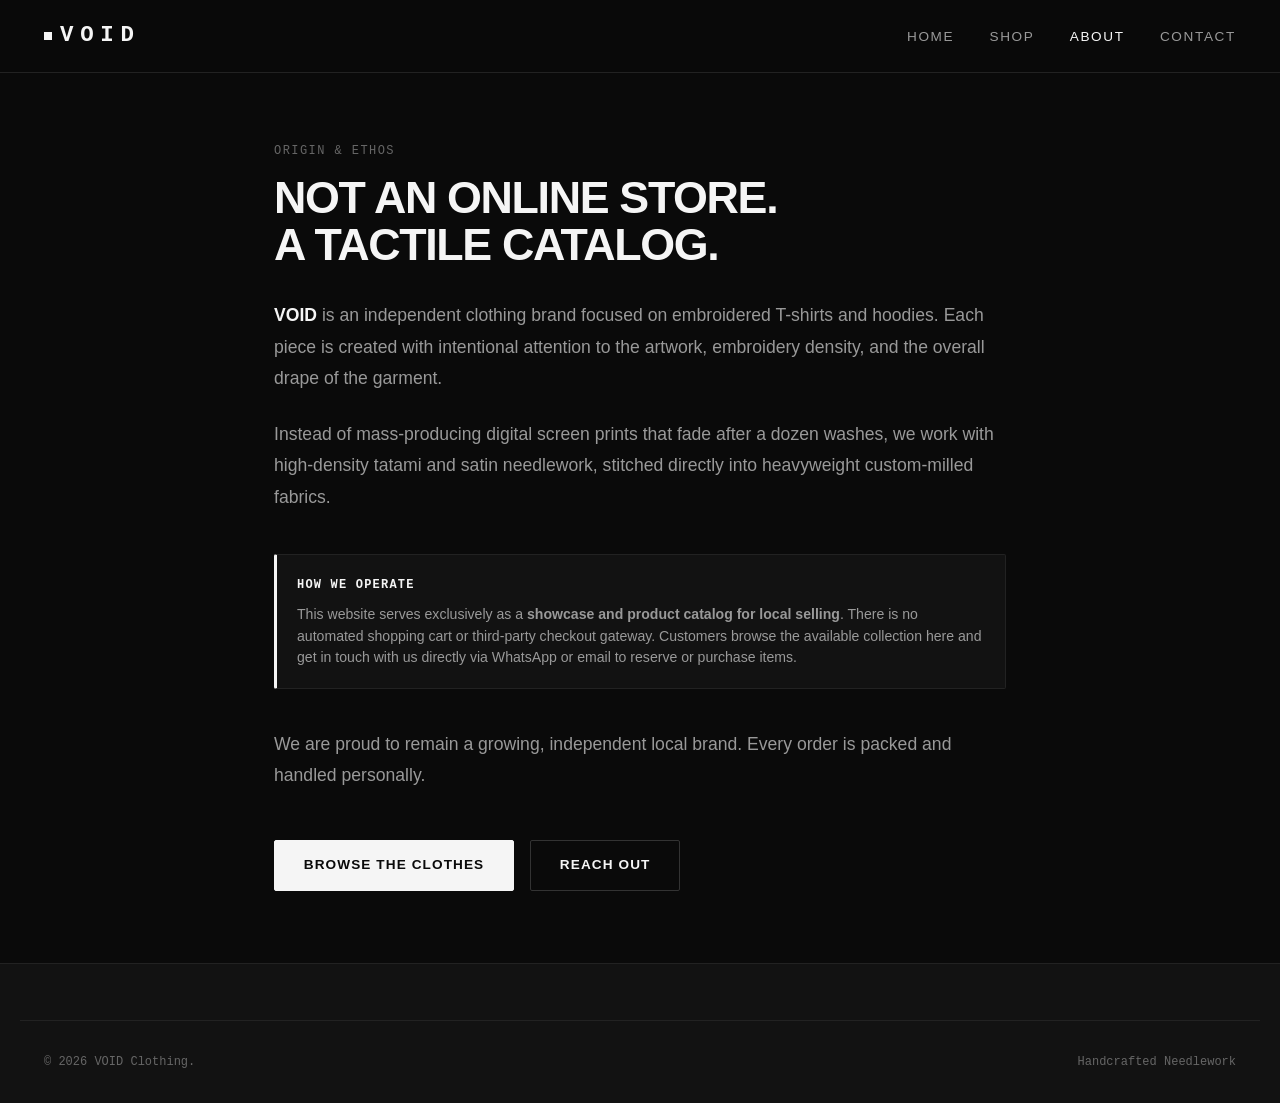
==== about.html @ 559bac2e "Initial commit" ====
<!DOCTYPE html>
<html lang="en">
<head>
  <meta charset="UTF-8">
  <meta name="viewport" content="width=device-width, initial-scale=1.0">
  <title>About — VOID</title>
  <meta name="description" content="The story behind VOID — an independent brand specializing in embroidered heavyweight T-shirts and hoodies.">
  <link rel="stylesheet" href="css/style.css">
</head>
<body>

  <header class="site-header">
    <div class="container nav-wrapper">
      <a href="index.html" class="brand-logo">VOID</a>
      <button class="nav-toggle" aria-label="Toggle navigation menu" aria-expanded="false">
        <span></span>
        <span></span>
      </button>
      <nav>
        <ul class="nav-links">
          <li><a href="index.html" class="nav-link">Home</a></li>
          <li><a href="shop.html" class="nav-link">Shop</a></li>
          <li><a href="about.html" class="nav-link active">About</a></li>
          <li><a href="contact.html" class="nav-link">Contact</a></li>
        </ul>
      </nav>
    </div>
  </header>

  <main>
    <section class="section" style="padding-top: 4rem;">
      <div class="container" style="max-width: 780px;">
        <span class="mono-tag">Origin & Ethos</span>
        <h1 class="hero-headline" style="font-size: 2.8rem; margin: 0.8rem 0 2rem;">Not an online store.<br>A tactile catalog.</h1>

        <div style="font-size: 1.1rem; line-height: 1.8; color: var(--text-secondary); display: flex; flex-direction: column; gap: 1.5rem;">
          <p>
            <strong style="color: var(--text-primary);">VOID</strong> is an independent clothing brand focused on embroidered T-shirts and hoodies. Each piece is created with intentional attention to the artwork, embroidery density, and the overall drape of the garment.
          </p>

          <p>
            Instead of mass-producing digital screen prints that fade after a dozen washes, we work with high-density tatami and satin needlework, stitched directly into heavyweight custom-milled fabrics.
          </p>

          <div class="meta-box" style="margin: 1rem 0; border-left: 3px solid var(--text-primary);">
            <h4 style="color: var(--text-primary); margin-bottom: 0.5rem;">How We Operate</h4>
            <p>
              This website serves exclusively as a <strong>showcase and product catalog for local selling</strong>. There is no automated shopping cart or third-party checkout gateway. Customers browse the available collection here and get in touch with us directly via WhatsApp or email to reserve or purchase items.
            </p>
          </div>

          <p>
            We are proud to remain a growing, independent local brand. Every order is packed and handled personally.
          </p>
        </div>

        <div style="margin-top: 3rem; display: flex; gap: 1rem;">
          <a href="shop.html" class="btn btn-primary">Browse The Clothes</a>
          <a href="contact.html" class="btn btn-outline">Reach Out</a>
        </div>
      </div>
    </section>
  </main>

  <footer class="site-footer">
    <div class="container footer-bottom">
      <div>© <span id="current-year"></span> VOID Clothing.</div>
      <div>Handcrafted Needlework</div>
    </div>
  </footer>

  <script src="js/products.js"></script>
  <script src="js/main.js"></script>
</body>
</html>
---- css/style.css ----
/* ==========================================================================
   VOID — Brand Design Tokens & Stylesheet
   ========================================================================== */

:root {
  --bg-primary: #0a0a0a;
  --bg-surface: #121212;
  --bg-elevated: #1a1a1a;
  --bg-highlight: #242424;

  --text-primary: #f5f5f5;
  --text-secondary: #999999;
  --text-muted: #666666;

  --border-subtle: #222222;
  --border-medium: #333333;
  --border-focus: #777777;

  --accent-whatsapp: #25d366;
  --accent-whatsapp-hover: #22bf5b;

  --font-sans: -apple-system, BlinkMacSystemFont, "Segoe UI", Roboto, "Helvetica Neue", Arial, sans-serif;
  --font-mono: "SF Mono", Monaco, "Cascadia Code", "Roboto Mono", Consolas, monospace;

  --radius-sm: 2px;
  --radius-md: 4px;

  --container-max: 1240px;
  --container-pad: 1.5rem;
  --transition: all 0.2s cubic-bezier(0.16, 1, 0.3, 1);
}

/* Reset & Base */
*, *::before, *::after {
  box-sizing: border-box;
  margin: 0;
  padding: 0;
}

html {
  font-size: 16px;
  scroll-behavior: smooth;
  background-color: var(--bg-primary);
  color: var(--text-primary);
}

body {
  font-family: var(--font-sans);
  line-height: 1.5;
  -webkit-font-smoothing: antialiased;
  min-height: 100vh;
  display: flex;
  flex-direction: column;
}

main {
  flex: 1;
}

img {
  display: block;
  max-width: 100%;
  height: auto;
}

a {
  color: inherit;
  text-decoration: none;
  transition: var(--transition);
}

button {
  font-family: inherit;
  cursor: pointer;
  border: none;
  background: none;
}

/* Layout Utilities */
.container {
  width: 100%;
  max-width: var(--container-max);
  margin-left: auto;
  margin-right: auto;
  padding-left: var(--container-pad);
  padding-right: var(--container-pad);
}

.mono-tag {
  font-family: var(--font-mono);
  font-size: 0.75rem;
  letter-spacing: 0.12em;
  text-transform: uppercase;
  color: var(--text-muted);
}

/* ==========================================================================
   Header & Navigation
   ========================================================================== */
.site-header {
  position: sticky;
  top: 0;
  z-index: 100;
  background-color: rgba(10, 10, 10, 0.92);
  backdrop-filter: blur(12px);
  -webkit-backdrop-filter: blur(12px);
  border-bottom: 1px solid var(--border-subtle);
}

.nav-wrapper {
  display: flex;
  align-items: center;
  justify-content: space-between;
  height: 72px;
}

.brand-logo {
  font-family: var(--font-mono);
  font-size: 1.4rem;
  font-weight: 800;
  letter-spacing: 0.3em;
  color: var(--text-primary);
  text-transform: uppercase;
  display: inline-flex;
  align-items: center;
  gap: 0.5rem;
}

.brand-logo::before {
  content: "";
  display: inline-block;
  width: 8px;
  height: 8px;
  background-color: var(--text-primary);
}

.nav-links {
  display: flex;
  list-style: none;
  gap: 2.2rem;
}

.nav-link {
  font-size: 0.85rem;
  letter-spacing: 0.12em;
  text-transform: uppercase;
  color: var(--text-secondary);
  font-weight: 500;
}

.nav-link:hover,
.nav-link.active {
  color: var(--text-primary);
}

.nav-toggle {
  display: none;
  flex-direction: column;
  justify-content: center;
  gap: 5px;
  width: 32px;
  height: 32px;
  padding: 4px;
}

.nav-toggle span {
  display: block;
  height: 2px;
  width: 100%;
  background-color: var(--text-primary);
  transition: var(--transition);
}

/* ==========================================================================
   Hero Section
   ========================================================================== */
.hero {
  padding: 6rem 0 5rem;
  border-bottom: 1px solid var(--border-subtle);
  background: radial-gradient(circle at 50% 20%, #161616 0%, var(--bg-primary) 70%);
}

.hero-content {
  max-width: 780px;
}

.hero-headline {
  font-size: clamp(2.4rem, 6vw, 4.2rem);
  font-weight: 800;
  line-height: 1.05;
  letter-spacing: -0.03em;
  text-transform: uppercase;
  margin: 1.2rem 0 1.5rem;
  color: var(--text-primary);
}

.hero-description {
  font-size: 1.15rem;
  color: var(--text-secondary);
  line-height: 1.6;
  max-width: 620px;
  margin-bottom: 2.5rem;
}

.hero-actions {
  display: flex;
  flex-wrap: wrap;
  gap: 1rem;
}

/* Buttons */
.btn {
  display: inline-flex;
  align-items: center;
  justify-content: center;
  gap: 0.6rem;
  padding: 0.9rem 1.8rem;
  font-size: 0.85rem;
  font-weight: 600;
  letter-spacing: 0.08em;
  text-transform: uppercase;
  border-radius: var(--radius-sm);
  transition: var(--transition);
}

.btn-primary {
  background-color: var(--text-primary);
  color: var(--bg-primary);
  border: 1px solid var(--text-primary);
}

.btn-primary:hover {
  background-color: #dcdcdc;
  border-color: #dcdcdc;
}

.btn-outline {
  background-color: transparent;
  color: var(--text-primary);
  border: 1px solid var(--border-medium);
}

.btn-outline:hover {
  border-color: var(--text-primary);
}

.btn-whatsapp {
  background-color: var(--accent-whatsapp);
  color: #05240f;
  font-weight: 700;
  border: 1px solid var(--accent-whatsapp);
}

.btn-whatsapp:hover {
  background-color: var(--accent-whatsapp-hover);
}

/* ==========================================================================
   Notice / Statement Strip
   ========================================================================== */
.local-notice-strip {
  padding: 1.25rem 0;
  border-bottom: 1px solid var(--border-subtle);
  background-color: var(--bg-surface);
  font-family: var(--font-mono);
  font-size: 0.8rem;
  color: var(--text-secondary);
  display: flex;
  align-items: center;
  gap: 1rem;
}

.indicator-dot {
  width: 6px;
  height: 6px;
  border-radius: 50%;
  background-color: var(--accent-whatsapp);
  display: inline-block;
  box-shadow: 0 0 8px var(--accent-whatsapp);
}

/* ==========================================================================
   Section Headers
   ========================================================================== */
.section {
  padding: 4.5rem 0;
}

.section-header {
  display: flex;
  align-items: flex-end;
  justify-content: space-between;
  margin-bottom: 2.5rem;
  border-bottom: 1px solid var(--border-subtle);
  padding-bottom: 1rem;
}

.section-title {
  font-size: 1.5rem;
  font-weight: 700;
  letter-spacing: -0.01em;
  text-transform: uppercase;
}

.view-all-link {
  font-family: var(--font-mono);
  font-size: 0.8rem;
  color: var(--text-secondary);
  text-transform: uppercase;
  letter-spacing: 0.1em;
}

.view-all-link:hover {
  color: var(--text-primary);
}

/* Category Filters */
.filter-tabs {
  display: flex;
  gap: 0.5rem;
  margin-bottom: 2.5rem;
  flex-wrap: wrap;
}

.filter-btn {
  padding: 0.5rem 1.2rem;
  font-family: var(--font-mono);
  font-size: 0.78rem;
  text-transform: uppercase;
  letter-spacing: 0.08em;
  color: var(--text-secondary);
  border: 1px solid var(--border-subtle);
  background-color: var(--bg-surface);
  border-radius: var(--radius-sm);
  transition: var(--transition);
}

.filter-btn:hover {
  color: var(--text-primary);
  border-color: var(--border-medium);
}

.filter-btn.active {
  background-color: var(--text-primary);
  color: var(--bg-primary);
  border-color: var(--text-primary);
  font-weight: 600;
}

/* ==========================================================================
   Product Grid & Cards
   ========================================================================== */
.product-grid {
  display: grid;
  grid-template-columns: repeat(4, 1fr);
  gap: 1.5rem;
}

.product-card {
  background-color: var(--bg-surface);
  border: 1px solid var(--border-subtle);
  border-radius: var(--radius-sm);
  overflow: hidden;
  display: flex;
  flex-direction: column;
  transition: var(--transition);
}

.product-card:hover {
  border-color: var(--border-focus);
  transform: translateY(-2px);
}

.product-card-media {
  position: relative;
  aspect-ratio: 4 / 5;
  background-color: var(--bg-elevated);
  overflow: hidden;
}

.product-card-media img {
  width: 100%;
  height: 100%;
  object-fit: cover;
  transition: transform 0.4s ease;
}

.product-card:hover .product-card-media img {
  transform: scale(1.03);
}

.card-category-tag {
  position: absolute;
  top: 10px;
  left: 10px;
  background-color: rgba(10, 10, 10, 0.85);
  padding: 3px 8px;
  font-family: var(--font-mono);
  font-size: 0.68rem;
  letter-spacing: 0.08em;
  text-transform: uppercase;
  color: var(--text-secondary);
  border: 1px solid var(--border-subtle);
}

.product-card-info {
  padding: 1rem 1.1rem 1.2rem;
  display: flex;
  flex-direction: column;
  flex-grow: 1;
}

.product-card-title {
  font-size: 0.95rem;
  font-weight: 600;
  margin-bottom: 0.35rem;
  color: var(--text-primary);
}

.product-card-tagline {
  font-size: 0.78rem;
  color: var(--text-muted);
  margin-bottom: 0.75rem;
  flex-grow: 1;
}

.product-card-footer {
  display: flex;
  align-items: center;
  justify-content: space-between;
  padding-top: 0.6rem;
  border-top: 1px solid var(--border-subtle);
}

.product-card-price {
  font-family: var(--font-mono);
  font-size: 0.95rem;
  font-weight: 600;
  color: var(--text-primary);
}

.card-arrow {
  font-size: 0.8rem;
  color: var(--text-muted);
  transition: var(--transition);
}

.product-card:hover .card-arrow {
  color: var(--text-primary);
  transform: translateX(3px);
}

/* ==========================================================================
   Product Detail Page
   ========================================================================== */
.product-detail-layout {
  display: grid;
  grid-template-columns: 1.1fr 0.9fr;
  gap: 3.5rem;
  padding: 3rem 0 5rem;
}

.gallery-container {
  display: flex;
  flex-direction: column;
  gap: 1rem;
}

.main-image-frame {
  aspect-ratio: 4 / 5;
  background-color: var(--bg-surface);
  border: 1px solid var(--border-subtle);
  overflow: hidden;
  border-radius: var(--radius-sm);
}

.main-image-frame img {
  width: 100%;
  height: 100%;
  object-fit: cover;
}

.thumbnail-row {
  display: flex;
  gap: 0.75rem;
  overflow-x: auto;
}

.thumbnail-item {
  width: 76px;
  height: 92px;
  border: 1px solid var(--border-subtle);
  border-radius: var(--radius-sm);
  background-color: var(--bg-surface);
  overflow: hidden;
  cursor: pointer;
  flex-shrink: 0;
  opacity: 0.6;
  transition: var(--transition);
}

.thumbnail-item img {
  width: 100%;
  height: 100%;
  object-fit: cover;
}

.thumbnail-item.active,
.thumbnail-item:hover {
  opacity: 1;
  border-color: var(--text-primary);
}

.product-info-panel {
  display: flex;
  flex-direction: column;
}

.product-headline-group {
  border-bottom: 1px solid var(--border-subtle);
  padding-bottom: 1.5rem;
  margin-bottom: 1.5rem;
}

.product-page-title {
  font-size: 2rem;
  font-weight: 800;
  letter-spacing: -0.02em;
  text-transform: uppercase;
  margin: 0.4rem 0 0.8rem;
}

.product-page-price {
  font-family: var(--font-mono);
  font-size: 1.4rem;
  font-weight: 700;
}

.selection-group {
  margin-bottom: 1.6rem;
}

.selection-label {
  display: flex;
  justify-content: space-between;
  margin-bottom: 0.6rem;
  font-family: var(--font-mono);
  font-size: 0.75rem;
  text-transform: uppercase;
  color: var(--text-secondary);
}

.size-selector {
  display: flex;
  gap: 0.5rem;
  flex-wrap: wrap;
}

.size-btn {
  min-width: 46px;
  height: 42px;
  padding: 0 0.75rem;
  display: inline-flex;
  align-items: center;
  justify-content: center;
  border: 1px solid var(--border-subtle);
  background-color: var(--bg-surface);
  color: var(--text-primary);
  font-family: var(--font-mono);
  font-size: 0.85rem;
  font-weight: 600;
  border-radius: var(--radius-sm);
  transition: var(--transition);
}

.size-btn:hover {
  border-color: var(--border-medium);
}

.size-btn.active {
  background-color: var(--text-primary);
  color: var(--bg-primary);
  border-color: var(--text-primary);
}

.color-chip {
  display: inline-block;
  padding: 0.35rem 0.85rem;
  border: 1px solid var(--border-subtle);
  background-color: var(--bg-surface);
  font-size: 0.85rem;
  border-radius: var(--radius-sm);
}

.meta-box {
  background-color: var(--bg-surface);
  border: 1px solid var(--border-subtle);
  padding: 1.25rem;
  border-radius: var(--radius-sm);
  margin-bottom: 1.8rem;
}

.meta-box h4 {
  font-family: var(--font-mono);
  font-size: 0.75rem;
  letter-spacing: 0.1em;
  text-transform: uppercase;
  color: var(--text-muted);
  margin-bottom: 0.4rem;
}

.meta-box p {
  font-size: 0.88rem;
  color: var(--text-secondary);
  line-height: 1.5;
}

.action-stack {
  display: flex;
  flex-direction: column;
  gap: 0.75rem;
  margin-top: 1rem;
}

.order-note {
  font-family: var(--font-mono);
  font-size: 0.75rem;
  color: var(--text-muted);
  line-height: 1.5;
  margin-top: 1.25rem;
  border-left: 2px solid var(--border-medium);
  padding-left: 0.75rem;
}

/* ==========================================================================
   Manifesto / About Block
   ========================================================================== */
.manifesto-section {
  background-color: var(--bg-surface);
  border-top: 1px solid var(--border-subtle);
  border-bottom: 1px solid var(--border-subtle);
  padding: 5rem 0;
}

.manifesto-grid {
  display: grid;
  grid-template-columns: 1fr 1fr;
  gap: 3rem;
  align-items: center;
}

.manifesto-quote {
  font-size: clamp(1.4rem, 3vw, 2.1rem);
  font-weight: 700;
  line-height: 1.3;
  letter-spacing: -0.02em;
}

.manifesto-body {
  color: var(--text-secondary);
  font-size: 1rem;
  line-height: 1.7;
}

.manifesto-body p + p {
  margin-top: 1rem;
}

/* ==========================================================================
   Contact Page Layout
   ========================================================================== */
.contact-layout {
  max-width: 680px;
  margin: 4rem auto 6rem;
  text-align: center;
}

.contact-card {
  background-color: var(--bg-surface);
  border: 1px solid var(--border-subtle);
  padding: 3rem 2rem;
  border-radius: var(--radius-sm);
  margin-top: 2rem;
}

.contact-card-actions {
  display: flex;
  flex-direction: column;
  gap: 1rem;
  margin-top: 2rem;
}

/* ==========================================================================
   Footer
   ========================================================================== */
.site-footer {
  border-top: 1px solid var(--border-subtle);
  background-color: var(--bg-surface);
  padding: 3.5rem 0 2rem;
  margin-top: auto;
}

.footer-top {
  display: grid;
  grid-template-columns: 2fr 1fr 1fr;
  gap: 2.5rem;
  margin-bottom: 3rem;
}

.footer-brand p {
  color: var(--text-muted);
  font-size: 0.9rem;
  max-width: 320px;
  margin-top: 0.8rem;
}

.footer-col-title {
  font-family: var(--font-mono);
  font-size: 0.75rem;
  letter-spacing: 0.12em;
  text-transform: uppercase;
  color: var(--text-secondary);
  margin-bottom: 1rem;
}

.footer-nav {
  list-style: none;
  display: flex;
  flex-direction: column;
  gap: 0.6rem;
}

.footer-nav a {
  font-size: 0.85rem;
  color: var(--text-muted);
}

.footer-nav a:hover {
  color: var(--text-primary);
}

.footer-bottom {
  border-top: 1px solid var(--border-subtle);
  padding-top: 2rem;
  display: flex;
  justify-content: space-between;
  align-items: center;
  font-family: var(--font-mono);
  font-size: 0.75rem;
  color: var(--text-muted);
}

/* ==========================================================================
   Responsive Breakpoints
   ========================================================================== */
@media (max-width: 1024px) {
  .product-grid {
    grid-template-columns: repeat(3, 1fr);
  }
}

@media (max-width: 768px) {
  .nav-toggle {
    display: flex;
  }

  .nav-links {
    position: fixed;
    top: 72px;
    left: 0;
    width: 100%;
    background-color: var(--bg-primary);
    border-bottom: 1px solid var(--border-subtle);
    flex-direction: column;
    padding: 2rem;
    gap: 1.5rem;
    display: none;
  }

  .nav-links.open {
    display: flex;
  }

  .product-grid {
    grid-template-columns: repeat(2, 1fr);
    gap: 1rem;
  }

  .product-detail-layout {
    grid-template-columns: 1fr;
    gap: 2rem;
  }

  .manifesto-grid {
    grid-template-columns: 1fr;
    gap: 1.5rem;
  }

  .footer-top {
    grid-template-columns: 1fr;
    gap: 2rem;
  }

  .footer-bottom {
    flex-direction: column;
    gap: 1rem;
    text-align: center;
  }
}

@media (max-width: 480px) {
  :root {
    --container-pad: 1rem;
  }

  .hero {
    padding: 4rem 0 3rem;
  }

  .product-card-info {
    padding: 0.75rem;
  }
}
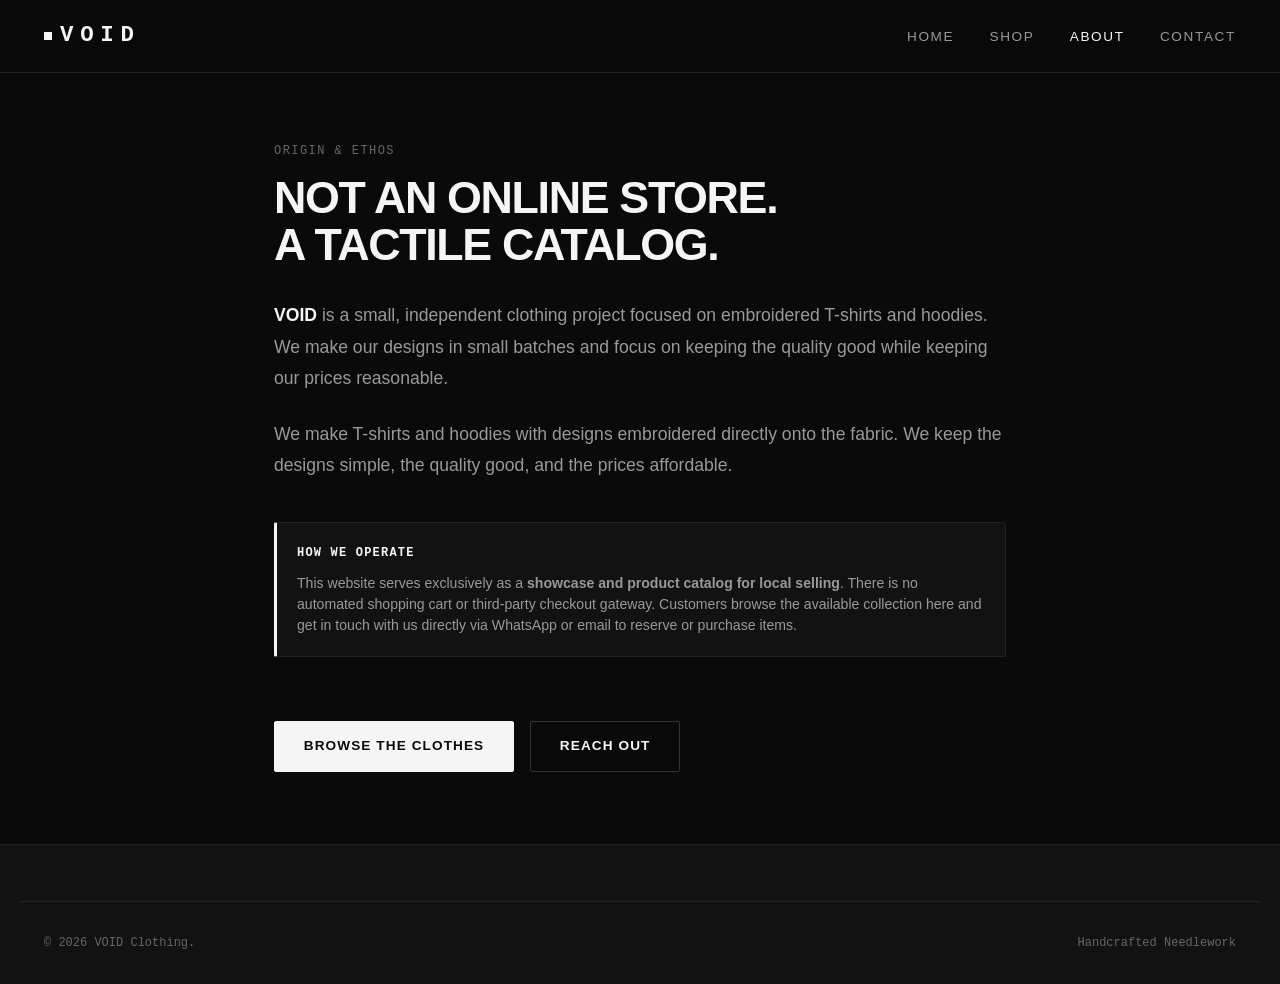
==== commit c69fecd6: "description changes" ====
--- a/about.html
+++ b/about.html
@@ -35,11 +35,12 @@
 
         <div style="font-size: 1.1rem; line-height: 1.8; color: var(--text-secondary); display: flex; flex-direction: column; gap: 1.5rem;">
           <p>
-            <strong style="color: var(--text-primary);">VOID</strong> is an independent clothing brand focused on embroidered T-shirts and hoodies. Each piece is created with intentional attention to the artwork, embroidery density, and the overall drape of the garment.
+            <strong style="color: var(--text-primary);">VOID</strong> is a small, independent clothing project focused on embroidered T-shirts and hoodies. We make our designs in small batches and focus on keeping the quality good while keeping our prices reasonable.
+
           </p>
 
           <p>
-            Instead of mass-producing digital screen prints that fade after a dozen washes, we work with high-density tatami and satin needlework, stitched directly into heavyweight custom-milled fabrics.
+            We make T-shirts and hoodies with designs embroidered directly onto the fabric. We keep the designs simple, the quality good, and the prices affordable.
           </p>
 
           <div class="meta-box" style="margin: 1rem 0; border-left: 3px solid var(--text-primary);">
@@ -49,9 +50,7 @@
             </p>
           </div>
 
-          <p>
-            We are proud to remain a growing, independent local brand. Every order is packed and handled personally.
-          </p>
+          
         </div>
 
         <div style="margin-top: 3rem; display: flex; gap: 1rem;">
--- a/css/style.css
+++ b/css/style.css
@@ -821,3 +821,225 @@
     padding: 0.75rem;
   }
 }
+
+/* ==========================================================================
+   Custom Embroidery Section
+   ========================================================================== */
+
+.custom-section {
+  padding: 6rem 0;
+  background-color: var(--bg-primary);
+  border-top: 1px solid var(--border-subtle);
+  border-bottom: 1px solid var(--border-subtle);
+}
+
+.custom-grid {
+  display: grid;
+  grid-template-columns: 1.1fr 0.9fr;
+  gap: 5rem;
+  align-items: center;
+}
+
+.custom-content {
+  max-width: 680px;
+}
+
+.custom-title {
+  font-size: clamp(2.4rem, 5vw, 4rem);
+  font-weight: 800;
+  line-height: 1.02;
+  letter-spacing: -0.035em;
+  text-transform: uppercase;
+  margin: 1rem 0 1.5rem;
+}
+
+.custom-description {
+  max-width: 600px;
+  color: var(--text-secondary);
+  font-size: 1.05rem;
+  line-height: 1.7;
+  margin-bottom: 2.5rem;
+}
+
+.custom-features {
+  display: flex;
+  flex-direction: column;
+  border-top: 1px solid var(--border-subtle);
+  margin-bottom: 2.5rem;
+}
+
+.custom-feature {
+  display: grid;
+  grid-template-columns: 50px 1fr;
+  gap: 1rem;
+  padding: 1.25rem 0;
+  border-bottom: 1px solid var(--border-subtle);
+}
+
+.custom-feature-number {
+  font-family: var(--font-mono);
+  font-size: 0.7rem;
+  color: var(--text-muted);
+  padding-top: 0.15rem;
+}
+
+.custom-feature h3 {
+  font-size: 0.9rem;
+  font-weight: 700;
+  text-transform: uppercase;
+  letter-spacing: 0.06em;
+  margin-bottom: 0.25rem;
+}
+
+.custom-feature p {
+  color: var(--text-muted);
+  font-size: 0.82rem;
+  line-height: 1.5;
+}
+
+.custom-actions {
+  display: flex;
+  flex-wrap: wrap;
+  gap: 0.75rem;
+}
+
+/* Visual panel */
+
+.custom-visual {
+  min-height: 500px;
+  background-color: var(--bg-surface);
+  border: 1px solid var(--border-subtle);
+  position: relative;
+  overflow: hidden;
+}
+
+.custom-visual::before {
+  content: "CUSTOM";
+  position: absolute;
+  top: 1.5rem;
+  left: 1.5rem;
+  font-family: var(--font-mono);
+  font-size: 0.65rem;
+  letter-spacing: 0.18em;
+  color: var(--text-muted);
+}
+
+.custom-visual::after {
+  content: "VOID / CUSTOM EMBROIDERY";
+  position: absolute;
+  bottom: 1.5rem;
+  right: 1.5rem;
+  font-family: var(--font-mono);
+  font-size: 0.6rem;
+  letter-spacing: 0.12em;
+  color: var(--text-muted);
+}
+
+.custom-visual-inner {
+  position: absolute;
+  inset: 3rem;
+  border: 1px solid var(--border-medium);
+  display: flex;
+  flex-direction: column;
+  align-items: center;
+  justify-content: center;
+  gap: 2rem;
+}
+
+.custom-stitch-line {
+  width: 70%;
+  height: 1px;
+  background-color: var(--border-medium);
+  position: relative;
+}
+
+.custom-stitch-line::before,
+.custom-stitch-line::after {
+  content: "";
+  position: absolute;
+  top: 50%;
+  width: 6px;
+  height: 6px;
+  border: 1px solid var(--text-muted);
+  background-color: var(--bg-surface);
+  transform: translateY(-50%);
+}
+
+.custom-stitch-line::before {
+  left: 0;
+}
+
+.custom-stitch-line::after {
+  right: 0;
+}
+
+.custom-visual-text {
+  text-align: center;
+  display: flex;
+  flex-direction: column;
+  align-items: center;
+  gap: 1.25rem;
+}
+
+.custom-visual-text strong {
+  font-size: clamp(3rem, 6vw, 5rem);
+  line-height: 0.85;
+  letter-spacing: -0.06em;
+  font-weight: 800;
+}
+
+.custom-visual-caption {
+  font-family: var(--font-mono);
+  font-size: 0.65rem;
+  line-height: 1.6;
+  letter-spacing: 0.15em;
+  color: var(--text-muted);
+}
+
+
+/* Responsive */
+
+@media (max-width: 768px) {
+  .custom-section {
+    padding: 4rem 0;
+  }
+
+  .custom-grid {
+    grid-template-columns: 1fr;
+    gap: 3rem;
+  }
+
+  .custom-visual {
+    min-height: 380px;
+  }
+
+  .custom-visual-inner {
+    inset: 2rem;
+  }
+}
+
+@media (max-width: 480px) {
+  .custom-title {
+    font-size: 2.4rem;
+  }
+
+  .custom-description {
+    font-size: 0.95rem;
+  }
+
+  .custom-feature {
+    grid-template-columns: 40px 1fr;
+  }
+
+  .custom-actions {
+    flex-direction: column;
+  }
+
+  .custom-actions .btn {
+    width: 100%;
+  }
+
+  .custom-visual {
+    min-height: 320px;
+  }
+}
